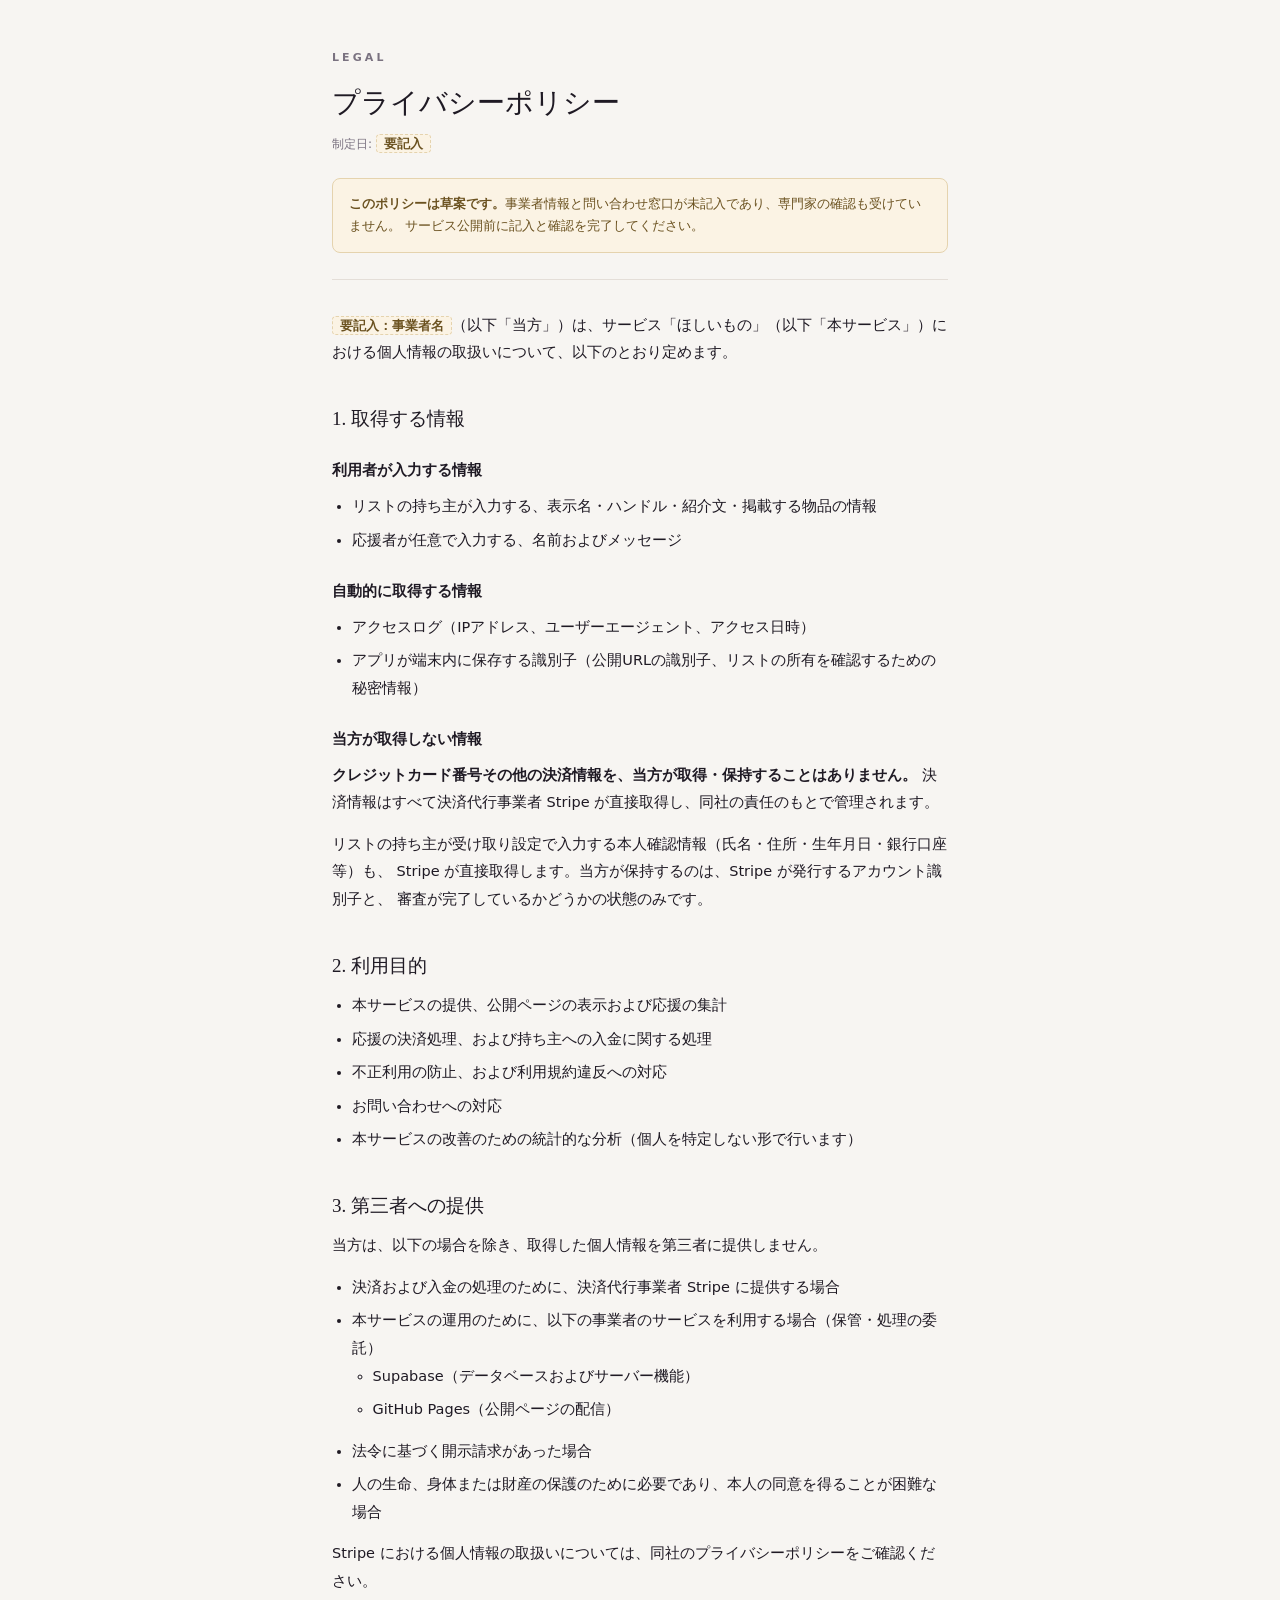
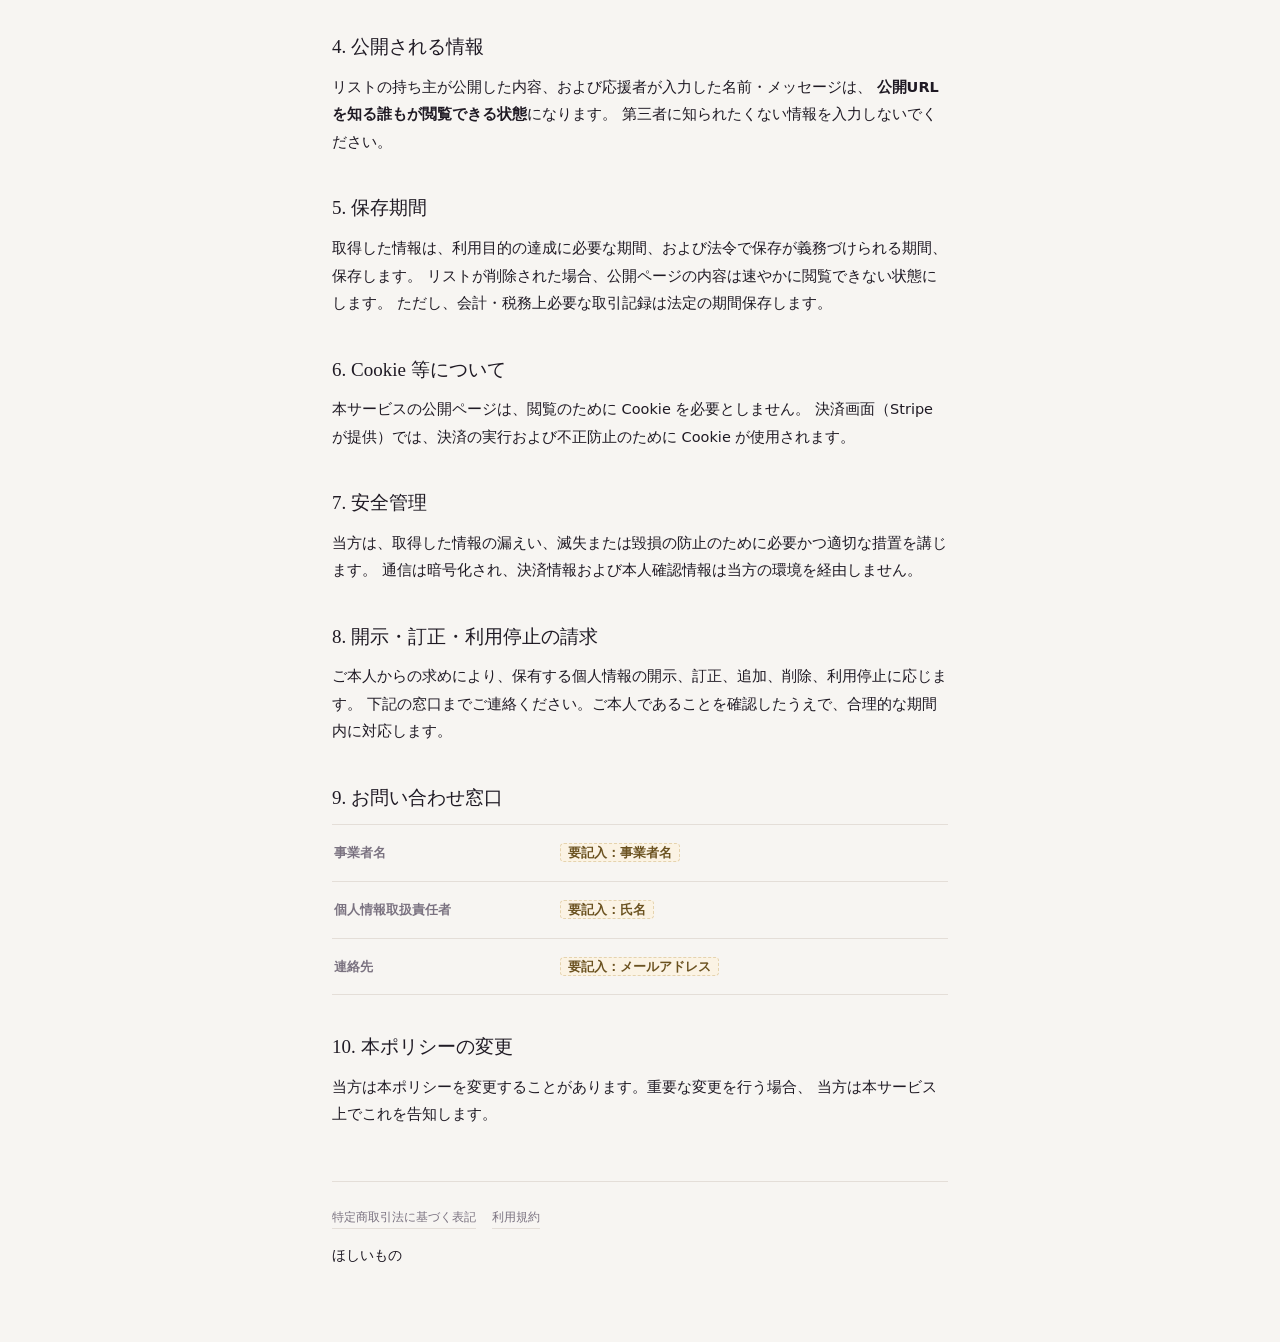
==== privacy.html @ 0635deae "法務ページの骨組みを追加（特商法表記・利用規約・プライバシーポリシー） 事業者情報が未確定のため、該当箇所は「要記入」プレースホルダにしてある。 公開サイトから到達できるので、各ページ冒頭に草案である" ====
<!doctype html>
<html lang="ja">
<head>
<meta charset="utf-8">
<meta name="viewport" content="width=device-width, initial-scale=1">
<title>プライバシーポリシー — ほしいもの</title>
<meta name="robots" content="noindex">
<link rel="stylesheet" href="legal.css">
</head>
<body>
<div class="page">

<header class="doc">
  <div class="eyebrow">LEGAL</div>
  <h1>プライバシーポリシー</h1>
  <div class="updated">制定日: <span class="todo">要記入</span></div>
  <div class="draft">
    <b>このポリシーは草案です。</b>事業者情報と問い合わせ窓口が未記入であり、専門家の確認も受けていません。
    サービス公開前に記入と確認を完了してください。
  </div>
</header>

<p>
  <span class="todo">要記入：事業者名</span>（以下「当方」）は、サービス「ほしいもの」（以下「本サービス」）に
  おける個人情報の取扱いについて、以下のとおり定めます。
</p>

<h2>1. 取得する情報</h2>

<h3>利用者が入力する情報</h3>
<ul>
  <li>リストの持ち主が入力する、表示名・ハンドル・紹介文・掲載する物品の情報</li>
  <li>応援者が任意で入力する、名前およびメッセージ</li>
</ul>

<h3>自動的に取得する情報</h3>
<ul>
  <li>アクセスログ（IPアドレス、ユーザーエージェント、アクセス日時）</li>
  <li>アプリが端末内に保存する識別子（公開URLの識別子、リストの所有を確認するための秘密情報）</li>
</ul>

<h3>当方が取得しない情報</h3>
<p>
  <strong>クレジットカード番号その他の決済情報を、当方が取得・保持することはありません。</strong>
  決済情報はすべて決済代行事業者 Stripe が直接取得し、同社の責任のもとで管理されます。
</p>
<p>
  リストの持ち主が受け取り設定で入力する本人確認情報（氏名・住所・生年月日・銀行口座等）も、
  Stripe が直接取得します。当方が保持するのは、Stripe が発行するアカウント識別子と、
  審査が完了しているかどうかの状態のみです。
</p>

<h2>2. 利用目的</h2>
<ul>
  <li>本サービスの提供、公開ページの表示および応援の集計</li>
  <li>応援の決済処理、および持ち主への入金に関する処理</li>
  <li>不正利用の防止、および利用規約違反への対応</li>
  <li>お問い合わせへの対応</li>
  <li>本サービスの改善のための統計的な分析（個人を特定しない形で行います）</li>
</ul>

<h2>3. 第三者への提供</h2>
<p>
  当方は、以下の場合を除き、取得した個人情報を第三者に提供しません。
</p>
<ul>
  <li>決済および入金の処理のために、決済代行事業者 Stripe に提供する場合</li>
  <li>本サービスの運用のために、以下の事業者のサービスを利用する場合（保管・処理の委託）
    <ul>
      <li>Supabase（データベースおよびサーバー機能）</li>
      <li>GitHub Pages（公開ページの配信）</li>
    </ul>
  </li>
  <li>法令に基づく開示請求があった場合</li>
  <li>人の生命、身体または財産の保護のために必要であり、本人の同意を得ることが困難な場合</li>
</ul>
<p>
  Stripe における個人情報の取扱いについては、同社のプライバシーポリシーをご確認ください。
</p>

<h2>4. 公開される情報</h2>
<p>
  リストの持ち主が公開した内容、および応援者が入力した名前・メッセージは、
  <strong>公開URLを知る誰もが閲覧できる状態</strong>になります。
  第三者に知られたくない情報を入力しないでください。
</p>

<h2>5. 保存期間</h2>
<p>
  取得した情報は、利用目的の達成に必要な期間、および法令で保存が義務づけられる期間、保存します。
  リストが削除された場合、公開ページの内容は速やかに閲覧できない状態にします。
  ただし、会計・税務上必要な取引記録は法定の期間保存します。
</p>

<h2>6. Cookie 等について</h2>
<p>
  本サービスの公開ページは、閲覧のために Cookie を必要としません。
  決済画面（Stripe が提供）では、決済の実行および不正防止のために Cookie が使用されます。
</p>

<h2>7. 安全管理</h2>
<p>
  当方は、取得した情報の漏えい、滅失または毀損の防止のために必要かつ適切な措置を講じます。
  通信は暗号化され、決済情報および本人確認情報は当方の環境を経由しません。
</p>

<h2>8. 開示・訂正・利用停止の請求</h2>
<p>
  ご本人からの求めにより、保有する個人情報の開示、訂正、追加、削除、利用停止に応じます。
  下記の窓口までご連絡ください。ご本人であることを確認したうえで、合理的な期間内に対応します。
</p>

<h2>9. お問い合わせ窓口</h2>
<dl class="spec">
  <div><dt>事業者名</dt><dd><span class="todo">要記入：事業者名</span></dd></div>
  <div><dt>個人情報取扱責任者</dt><dd><span class="todo">要記入：氏名</span></dd></div>
  <div><dt>連絡先</dt><dd><span class="todo">要記入：メールアドレス</span></dd></div>
</dl>

<h2>10. 本ポリシーの変更</h2>
<p>
  当方は本ポリシーを変更することがあります。重要な変更を行う場合、
  当方は本サービス上でこれを告知します。
</p>

<footer class="doc">
  <div class="links">
    <a href="tokushoho.html">特定商取引法に基づく表記</a>
    <a href="terms.html">利用規約</a>
  </div>
  <div class="mark">ほしいもの</div>
</footer>

</div>
</body>
</html>
---- legal.css ----
/* 法務ページ（特商法表記・利用規約・プライバシーポリシー）の共通スタイル。
   index.html の配色・書体に合わせてある。 */
:root{
  --bg:#F7F5F2; --surface:#FFFFFF; --surface-2:#F1ECE7;
  --ink:#1F1A24; --muted:#7A7280; --line:#E4DED8;
  --accent:#1F1A24; --on-accent:#FFFFFF;
  --warn-bg:#FBF3E4; --warn-line:#E5D3AE; --warn-ink:#6B5220;
  --serif:"Hiragino Mincho ProN","Yu Mincho",YuMincho,"Noto Serif JP",Georgia,serif;
  --sans:-apple-system,BlinkMacSystemFont,"Hiragino Kaku Gothic ProN","Hiragino Sans","Yu Gothic",system-ui,sans-serif;
}
@media (prefers-color-scheme:dark){
  :root{
    --bg:#16131A; --surface:#1C1922; --surface-2:#241F2B;
    --ink:#F2EFF4; --muted:#948D9C; --line:#322D3A;
    --accent:#F2EFF4; --on-accent:#16131A;
    --warn-bg:#2A2318; --warn-line:#4A3D23; --warn-ink:#D9BE86;
  }
}
*{box-sizing:border-box}
html,body{margin:0}
body{
  font-family:var(--sans); color:var(--ink); background:var(--bg);
  -webkit-font-smoothing:antialiased; line-height:1.9; font-size:14.5px;
}
.page{max-width:660px; margin:0 auto; padding:0 22px 72px}

.eyebrow{font-size:11px; font-weight:600; letter-spacing:.28em; color:var(--muted)}
header.doc{padding:48px 0 26px; border-bottom:1px solid var(--line); margin-bottom:32px}
header.doc h1{font-family:var(--serif); font-weight:500; font-size:28px; line-height:1.4; margin:14px 0 10px}
header.doc .updated{font-size:12px; color:var(--muted)}

.draft{
  background:var(--warn-bg); border:1px solid var(--warn-line); color:var(--warn-ink);
  border-radius:8px; padding:14px 16px; font-size:12.5px; line-height:1.8; margin:22px 0 0;
}
.draft b{font-weight:700}

h2{font-family:var(--serif); font-weight:500; font-size:19px; margin:38px 0 12px; line-height:1.5}
h3{font-size:14.5px; font-weight:700; margin:24px 0 8px}
p{margin:0 0 14px}
ul,ol{margin:0 0 14px; padding-left:1.4em}
li{margin-bottom:6px}
a{color:var(--ink)}
strong{font-weight:700}

/* 定義リスト形式（特商法表記） */
dl.spec{margin:0; border-top:1px solid var(--line)}
dl.spec>div{display:flex; gap:18px; border-bottom:1px solid var(--line); padding:14px 2px; align-items:baseline}
dl.spec dt{flex:0 0 34%; font-size:12.5px; font-weight:700; color:var(--muted); margin:0}
dl.spec dd{flex:1; margin:0}
@media (max-width:520px){
  dl.spec>div{flex-direction:column; gap:4px}
  dl.spec dt{flex:none}
}

/* 未記入プレースホルダ */
.todo{
  background:var(--warn-bg); border:1px dashed var(--warn-line); color:var(--warn-ink);
  border-radius:4px; padding:1px 7px; font-size:12.5px; font-weight:700; white-space:nowrap;
}

footer.doc{margin-top:52px; padding-top:24px; border-top:1px solid var(--line); color:var(--muted); font-size:12px}
footer.doc .links{display:flex; flex-wrap:wrap; gap:16px; margin-bottom:14px}
footer.doc .links a{color:var(--muted); text-decoration:none; border-bottom:1px solid var(--line)}
footer.doc .links a:hover{color:var(--ink)}
footer.doc .mark{font-family:var(--serif); font-size:14px; color:var(--ink)}
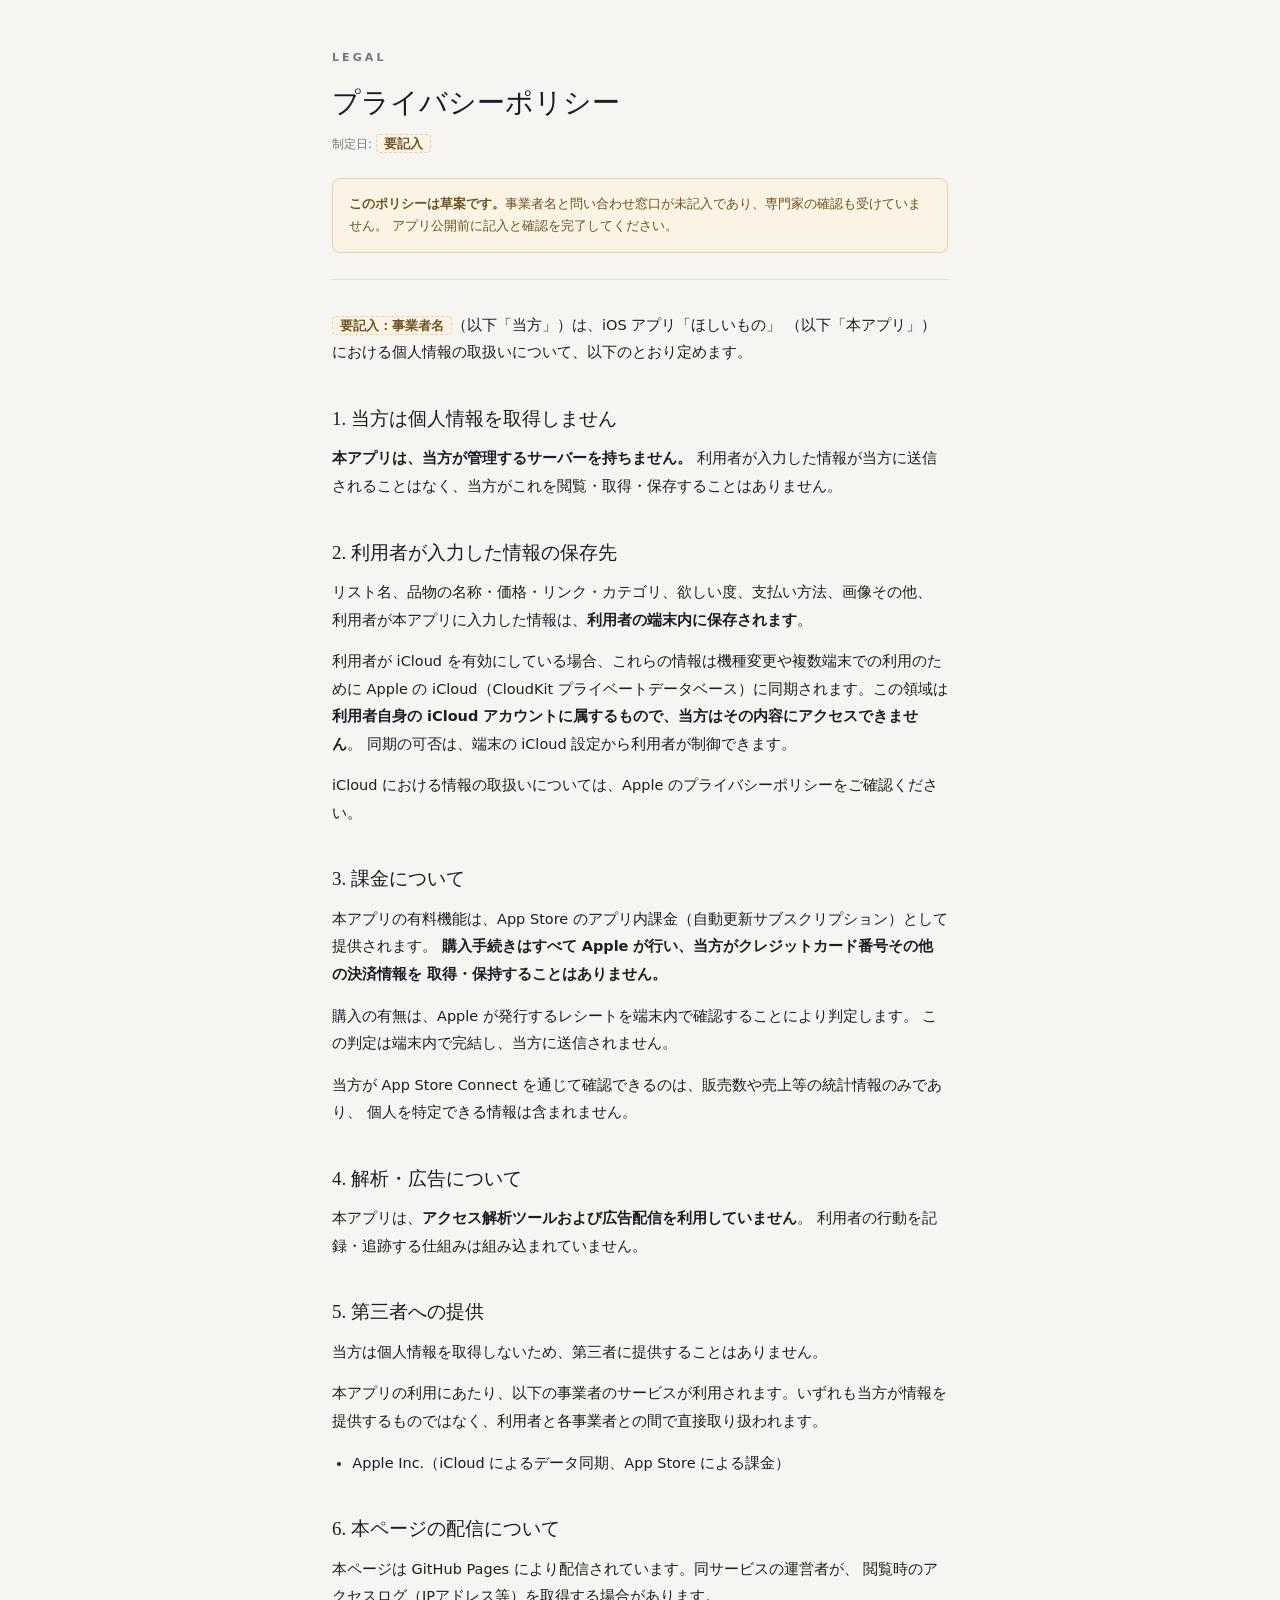
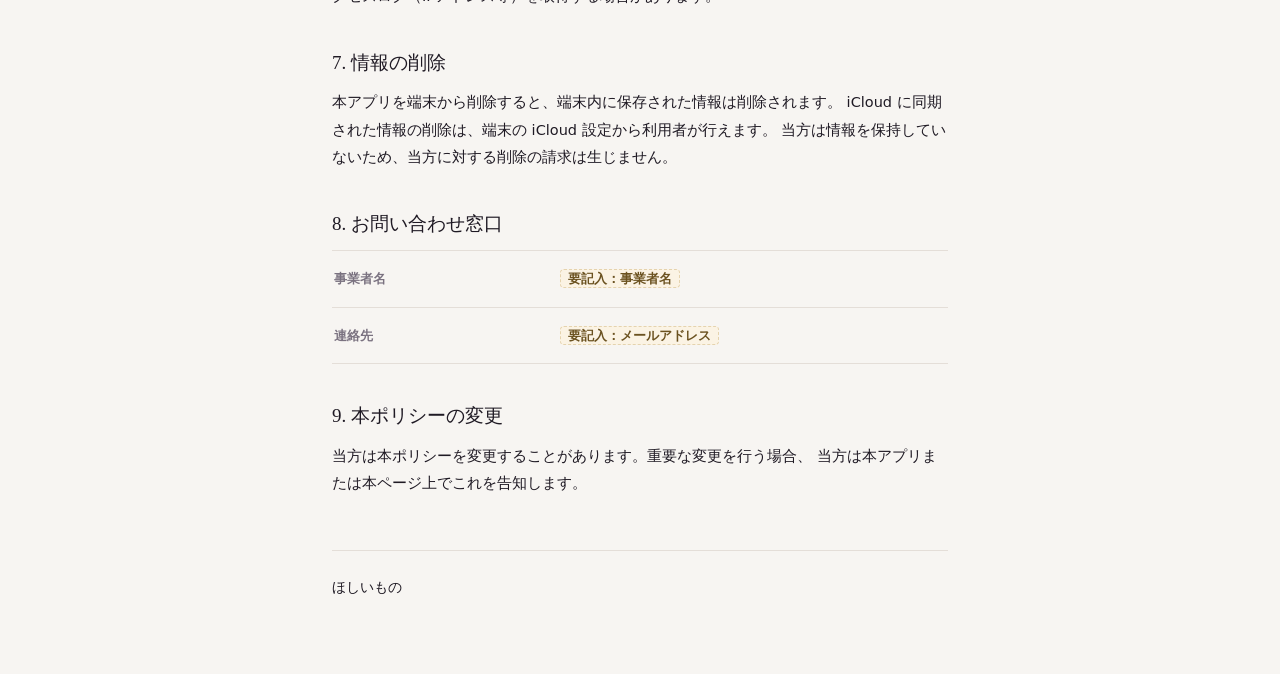
==== commit c2710597: "公開リストと決済関連のページを削除する アプリの設計変更（docs/design-principles.md 2026-08-01 改訂）で 公開リスト・支援・Stripe をすべて廃止したため。  " ====
--- a/privacy.html
+++ b/privacy.html
@@ -15,119 +15,96 @@
   <h1>プライバシーポリシー</h1>
   <div class="updated">制定日: <span class="todo">要記入</span></div>
   <div class="draft">
-    <b>このポリシーは草案です。</b>事業者情報と問い合わせ窓口が未記入であり、専門家の確認も受けていません。
-    サービス公開前に記入と確認を完了してください。
+    <b>このポリシーは草案です。</b>事業者名と問い合わせ窓口が未記入であり、専門家の確認も受けていません。
+    アプリ公開前に記入と確認を完了してください。
   </div>
 </header>
 
 <p>
-  <span class="todo">要記入：事業者名</span>（以下「当方」）は、サービス「ほしいもの」（以下「本サービス」）に
-  おける個人情報の取扱いについて、以下のとおり定めます。
+  <span class="todo">要記入：事業者名</span>（以下「当方」）は、iOS アプリ「ほしいもの」
+  （以下「本アプリ」）における個人情報の取扱いについて、以下のとおり定めます。
 </p>
 
-<h2>1. 取得する情報</h2>
+<h2>1. 当方は個人情報を取得しません</h2>
+<p>
+  <strong>本アプリは、当方が管理するサーバーを持ちません。</strong>
+  利用者が入力した情報が当方に送信されることはなく、当方がこれを閲覧・取得・保存することはありません。
+</p>
 
-<h3>利用者が入力する情報</h3>
+<h2>2. 利用者が入力した情報の保存先</h2>
+<p>
+  リスト名、品物の名称・価格・リンク・カテゴリ、欲しい度、支払い方法、画像その他、
+  利用者が本アプリに入力した情報は、<strong>利用者の端末内に保存されます</strong>。
+</p>
+<p>
+  利用者が iCloud を有効にしている場合、これらの情報は機種変更や複数端末での利用のために
+  Apple の iCloud（CloudKit プライベートデータベース）に同期されます。この領域は
+  <strong>利用者自身の iCloud アカウントに属するもので、当方はその内容にアクセスできません</strong>。
+  同期の可否は、端末の iCloud 設定から利用者が制御できます。
+</p>
+<p>
+  iCloud における情報の取扱いについては、Apple のプライバシーポリシーをご確認ください。
+</p>
+
+<h2>3. 課金について</h2>
+<p>
+  本アプリの有料機能は、App Store のアプリ内課金（自動更新サブスクリプション）として提供されます。
+  <strong>購入手続きはすべて Apple が行い、当方がクレジットカード番号その他の決済情報を
+  取得・保持することはありません。</strong>
+</p>
+<p>
+  購入の有無は、Apple が発行するレシートを端末内で確認することにより判定します。
+  この判定は端末内で完結し、当方に送信されません。
+</p>
+<p>
+  当方が App Store Connect を通じて確認できるのは、販売数や売上等の統計情報のみであり、
+  個人を特定できる情報は含まれません。
+</p>
+
+<h2>4. 解析・広告について</h2>
+<p>
+  本アプリは、<strong>アクセス解析ツールおよび広告配信を利用していません</strong>。
+  利用者の行動を記録・追跡する仕組みは組み込まれていません。
+</p>
+
+<h2>5. 第三者への提供</h2>
+<p>
+  当方は個人情報を取得しないため、第三者に提供することはありません。
+</p>
+<p>
+  本アプリの利用にあたり、以下の事業者のサービスが利用されます。いずれも当方が情報を
+  提供するものではなく、利用者と各事業者との間で直接取り扱われます。
+</p>
 <ul>
-  <li>リストの持ち主が入力する、表示名・ハンドル・紹介文・掲載する物品の情報</li>
-  <li>応援者が任意で入力する、名前およびメッセージ</li>
+  <li>Apple Inc.（iCloud によるデータ同期、App Store による課金）</li>
 </ul>
 
-<h3>自動的に取得する情報</h3>
-<ul>
-  <li>アクセスログ（IPアドレス、ユーザーエージェント、アクセス日時）</li>
-  <li>アプリが端末内に保存する識別子（公開URLの識別子、リストの所有を確認するための秘密情報）</li>
-</ul>
-
-<h3>当方が取得しない情報</h3>
+<h2>6. 本ページの配信について</h2>
 <p>
-  <strong>クレジットカード番号その他の決済情報を、当方が取得・保持することはありません。</strong>
-  決済情報はすべて決済代行事業者 Stripe が直接取得し、同社の責任のもとで管理されます。
-</p>
-<p>
-  リストの持ち主が受け取り設定で入力する本人確認情報（氏名・住所・生年月日・銀行口座等）も、
-  Stripe が直接取得します。当方が保持するのは、Stripe が発行するアカウント識別子と、
-  審査が完了しているかどうかの状態のみです。
+  本ページは GitHub Pages により配信されています。同サービスの運営者が、
+  閲覧時のアクセスログ（IPアドレス等）を取得する場合があります。
 </p>
 
-<h2>2. 利用目的</h2>
-<ul>
-  <li>本サービスの提供、公開ページの表示および応援の集計</li>
-  <li>応援の決済処理、および持ち主への入金に関する処理</li>
-  <li>不正利用の防止、および利用規約違反への対応</li>
-  <li>お問い合わせへの対応</li>
-  <li>本サービスの改善のための統計的な分析（個人を特定しない形で行います）</li>
-</ul>
-
-<h2>3. 第三者への提供</h2>
+<h2>7. 情報の削除</h2>
 <p>
-  当方は、以下の場合を除き、取得した個人情報を第三者に提供しません。
-</p>
-<ul>
-  <li>決済および入金の処理のために、決済代行事業者 Stripe に提供する場合</li>
-  <li>本サービスの運用のために、以下の事業者のサービスを利用する場合（保管・処理の委託）
-    <ul>
-      <li>Supabase（データベースおよびサーバー機能）</li>
-      <li>GitHub Pages（公開ページの配信）</li>
-    </ul>
-  </li>
-  <li>法令に基づく開示請求があった場合</li>
-  <li>人の生命、身体または財産の保護のために必要であり、本人の同意を得ることが困難な場合</li>
-</ul>
-<p>
-  Stripe における個人情報の取扱いについては、同社のプライバシーポリシーをご確認ください。
+  本アプリを端末から削除すると、端末内に保存された情報は削除されます。
+  iCloud に同期された情報の削除は、端末の iCloud 設定から利用者が行えます。
+  当方は情報を保持していないため、当方に対する削除の請求は生じません。
 </p>
 
-<h2>4. 公開される情報</h2>
-<p>
-  リストの持ち主が公開した内容、および応援者が入力した名前・メッセージは、
-  <strong>公開URLを知る誰もが閲覧できる状態</strong>になります。
-  第三者に知られたくない情報を入力しないでください。
-</p>
-
-<h2>5. 保存期間</h2>
-<p>
-  取得した情報は、利用目的の達成に必要な期間、および法令で保存が義務づけられる期間、保存します。
-  リストが削除された場合、公開ページの内容は速やかに閲覧できない状態にします。
-  ただし、会計・税務上必要な取引記録は法定の期間保存します。
-</p>
-
-<h2>6. Cookie 等について</h2>
-<p>
-  本サービスの公開ページは、閲覧のために Cookie を必要としません。
-  決済画面（Stripe が提供）では、決済の実行および不正防止のために Cookie が使用されます。
-</p>
-
-<h2>7. 安全管理</h2>
-<p>
-  当方は、取得した情報の漏えい、滅失または毀損の防止のために必要かつ適切な措置を講じます。
-  通信は暗号化され、決済情報および本人確認情報は当方の環境を経由しません。
-</p>
-
-<h2>8. 開示・訂正・利用停止の請求</h2>
-<p>
-  ご本人からの求めにより、保有する個人情報の開示、訂正、追加、削除、利用停止に応じます。
-  下記の窓口までご連絡ください。ご本人であることを確認したうえで、合理的な期間内に対応します。
-</p>
-
-<h2>9. お問い合わせ窓口</h2>
+<h2>8. お問い合わせ窓口</h2>
 <dl class="spec">
   <div><dt>事業者名</dt><dd><span class="todo">要記入：事業者名</span></dd></div>
-  <div><dt>個人情報取扱責任者</dt><dd><span class="todo">要記入：氏名</span></dd></div>
   <div><dt>連絡先</dt><dd><span class="todo">要記入：メールアドレス</span></dd></div>
 </dl>
 
-<h2>10. 本ポリシーの変更</h2>
+<h2>9. 本ポリシーの変更</h2>
 <p>
   当方は本ポリシーを変更することがあります。重要な変更を行う場合、
-  当方は本サービス上でこれを告知します。
+  当方は本アプリまたは本ページ上でこれを告知します。
 </p>
 
 <footer class="doc">
-  <div class="links">
-    <a href="tokushoho.html">特定商取引法に基づく表記</a>
-    <a href="terms.html">利用規約</a>
-  </div>
   <div class="mark">ほしいもの</div>
 </footer>
 
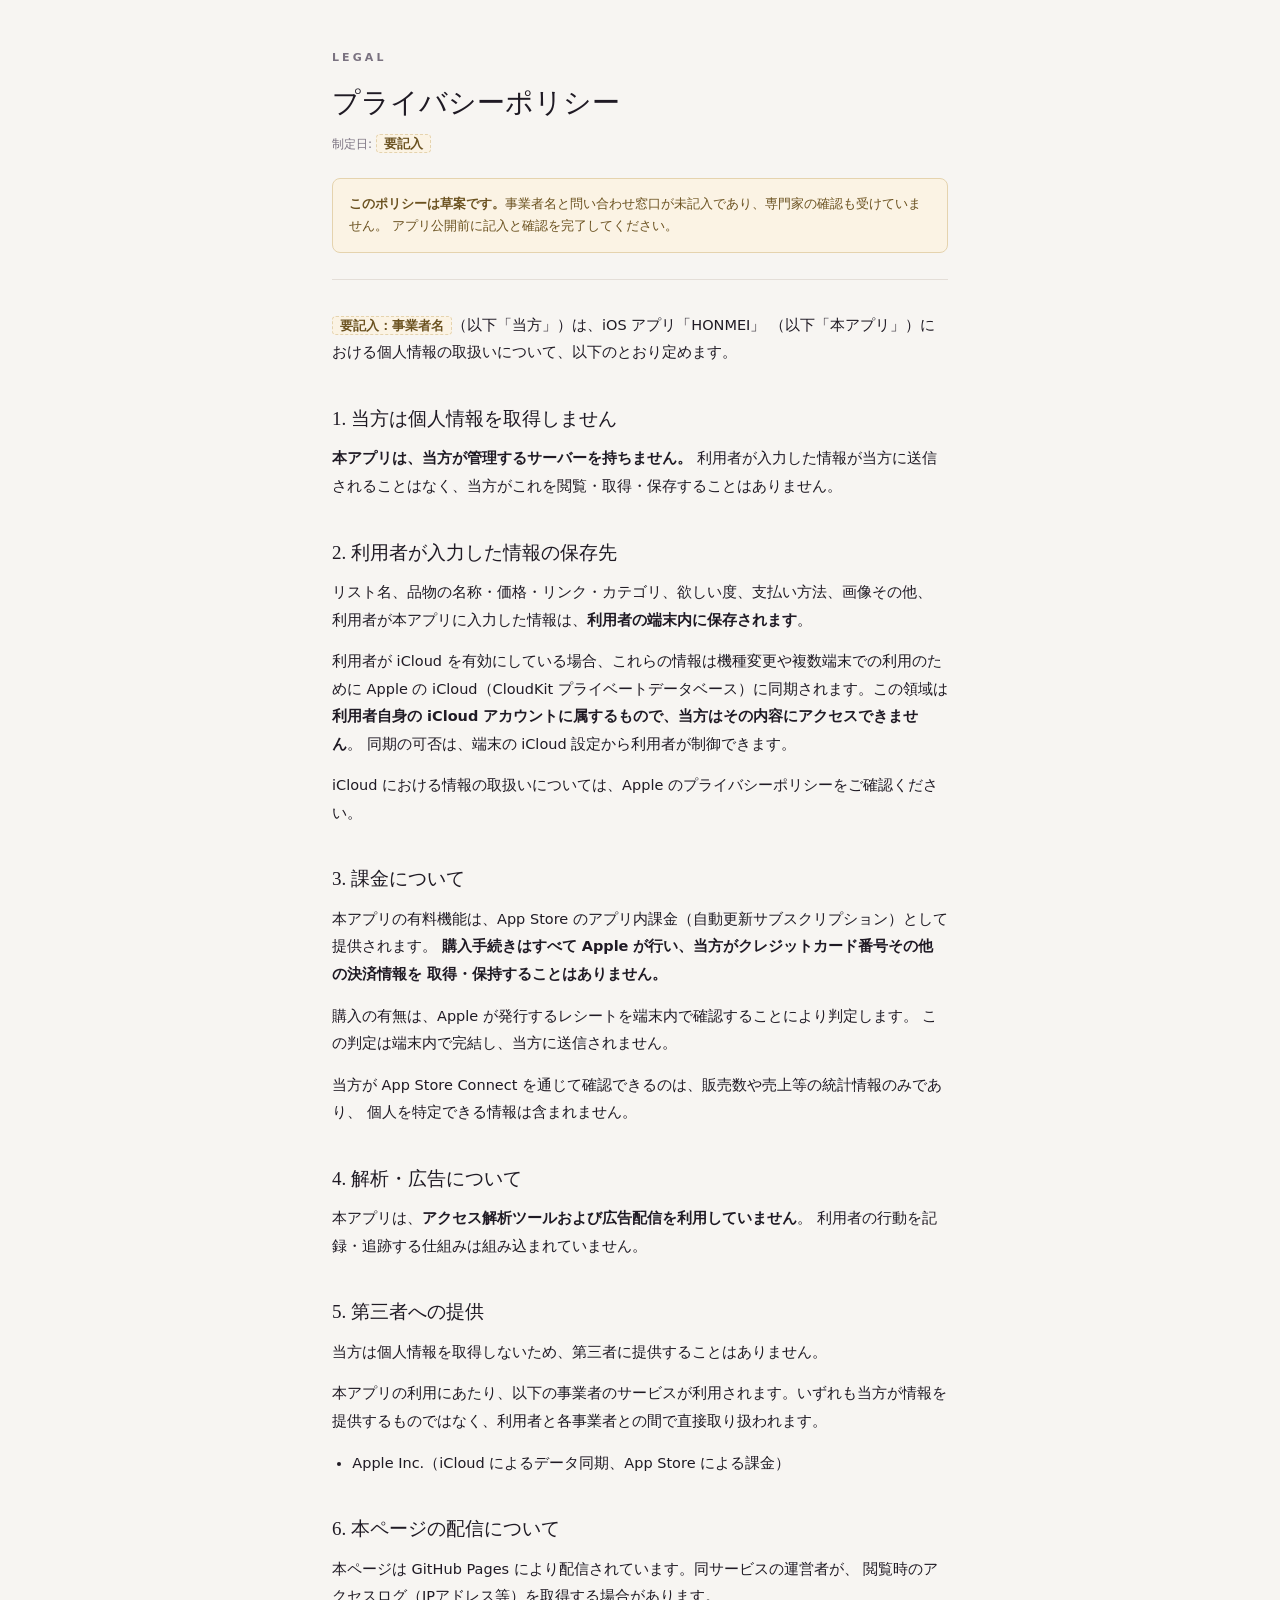
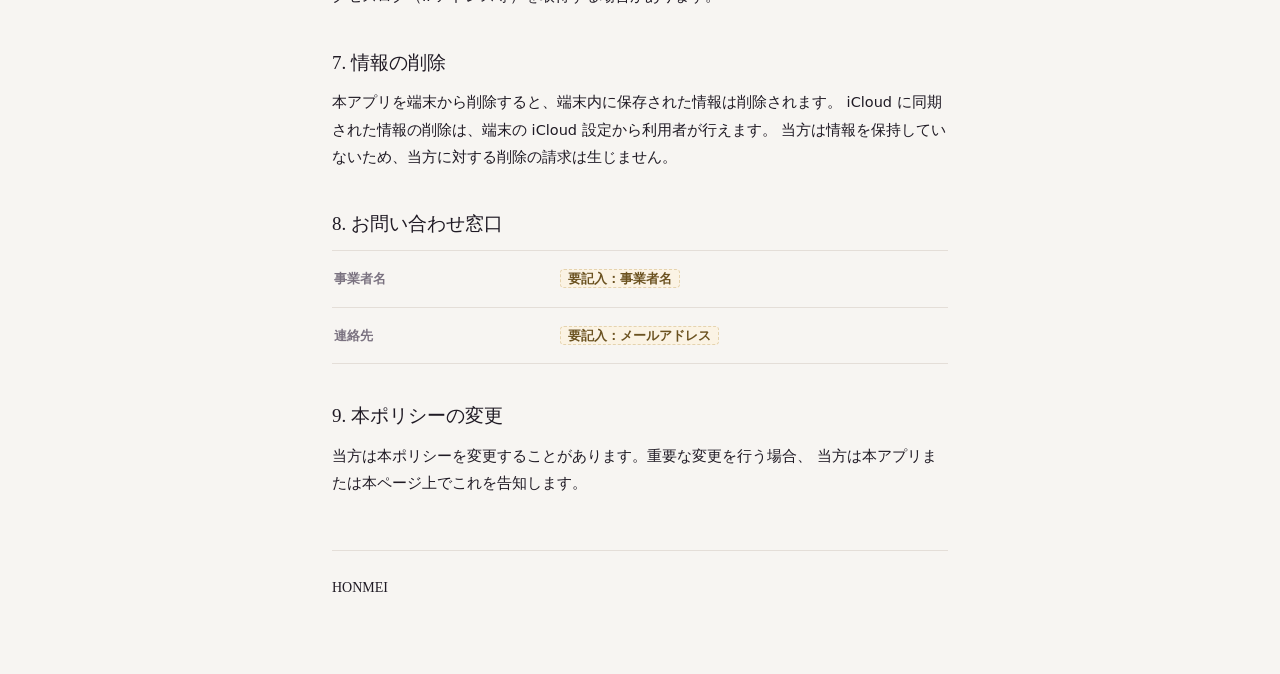
==== commit bf3d1d97: "アプリ名を HONMEI に更新する Co-Authored-By: Claude Opus 5 <noreply@anthropic.com>" ====
--- a/privacy.html
+++ b/privacy.html
@@ -3,7 +3,7 @@
 <head>
 <meta charset="utf-8">
 <meta name="viewport" content="width=device-width, initial-scale=1">
-<title>プライバシーポリシー — ほしいもの</title>
+<title>プライバシーポリシー — HONMEI</title>
 <meta name="robots" content="noindex">
 <link rel="stylesheet" href="legal.css">
 </head>
@@ -21,7 +21,7 @@
 </header>
 
 <p>
-  <span class="todo">要記入：事業者名</span>（以下「当方」）は、iOS アプリ「ほしいもの」
+  <span class="todo">要記入：事業者名</span>（以下「当方」）は、iOS アプリ「HONMEI」
   （以下「本アプリ」）における個人情報の取扱いについて、以下のとおり定めます。
 </p>
 
@@ -105,7 +105,7 @@
 </p>
 
 <footer class="doc">
-  <div class="mark">ほしいもの</div>
+  <div class="mark">HONMEI</div>
 </footer>
 
 </div>
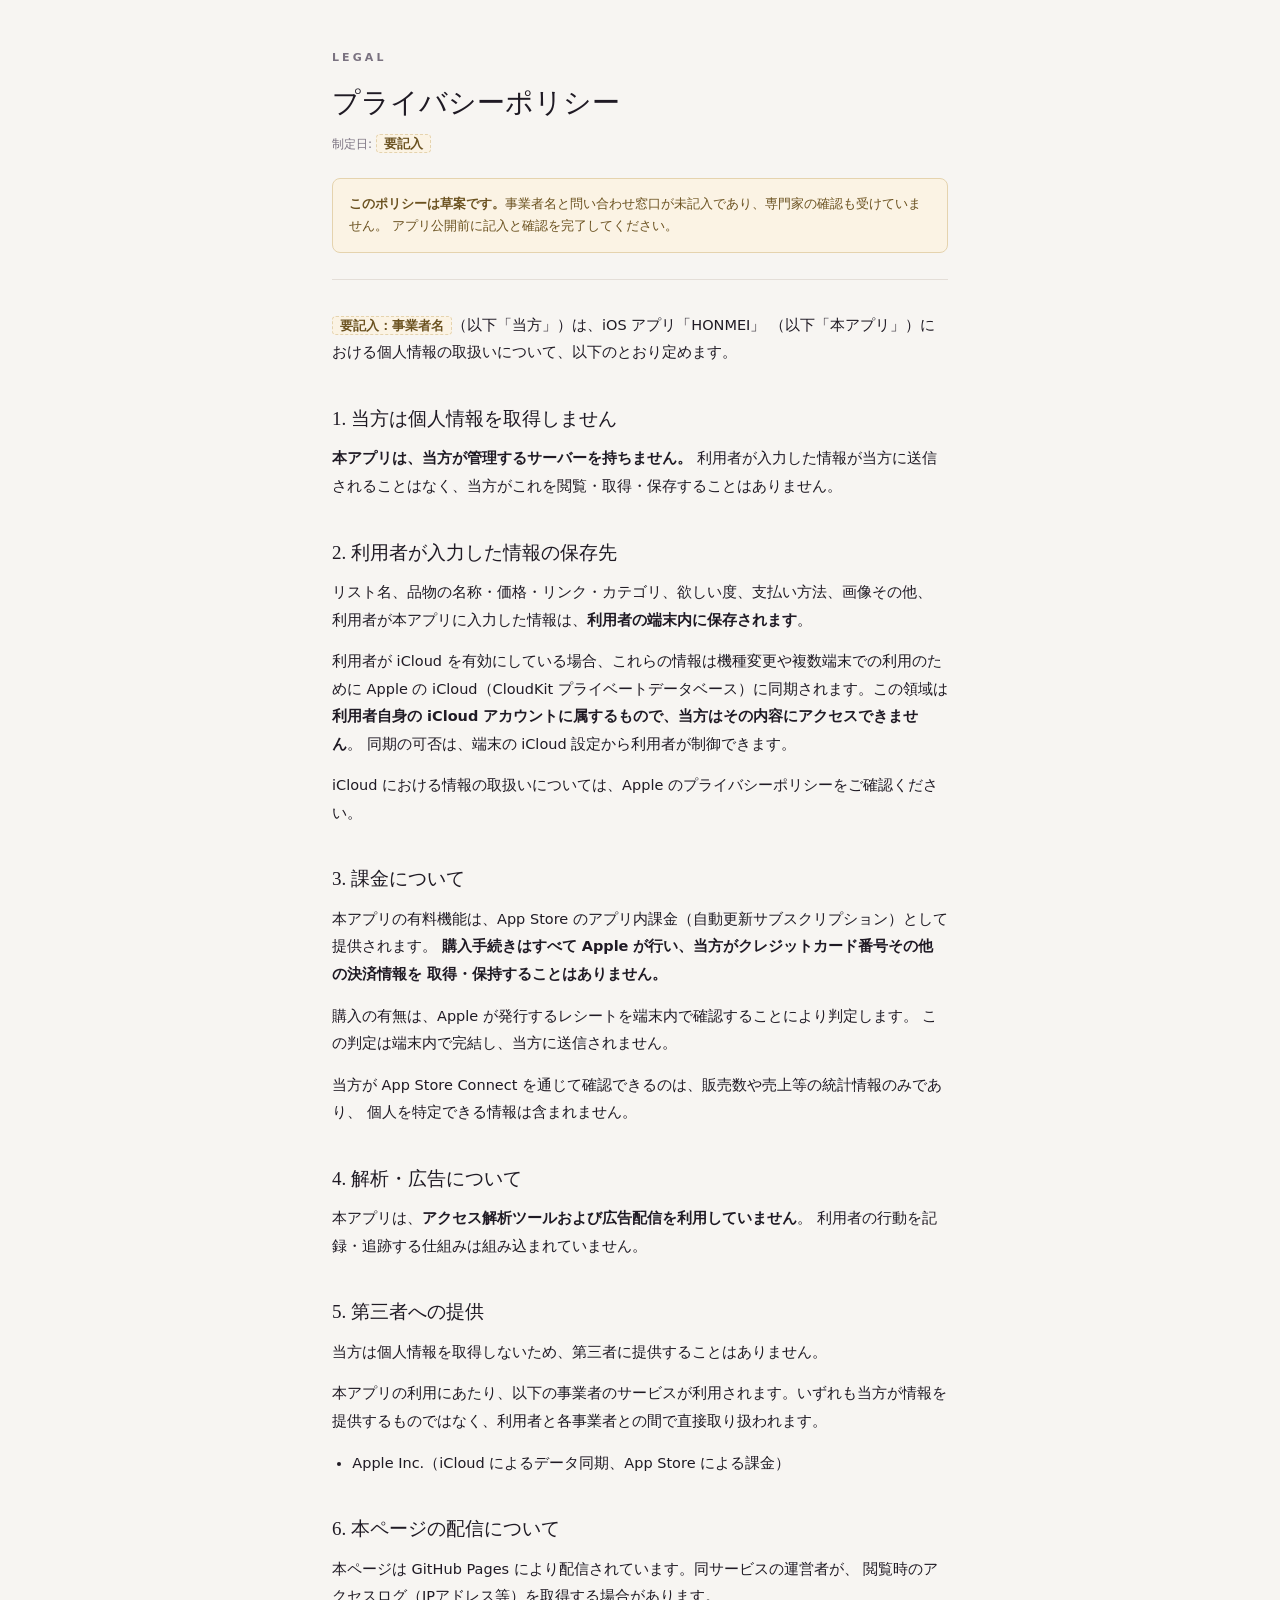
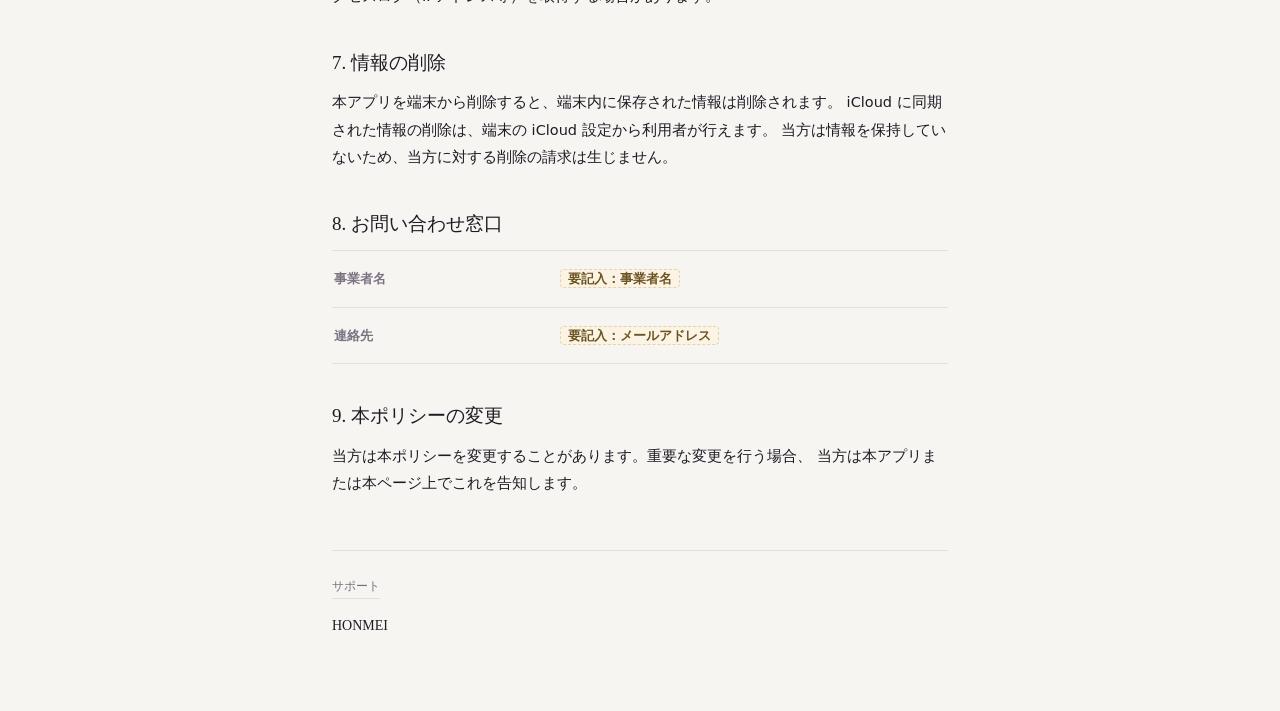
==== commit 6608cc50: "サポートページを追加する App Store の製品ページにはサポートURLが必須。プライバシーポリシーと 同じ場所に置く。問い合わせ先とよくある質問（データの保存先、機種変更、 見直しの仕組み、有料" ====
--- a/privacy.html
+++ b/privacy.html
@@ -105,6 +105,9 @@
 </p>
 
 <footer class="doc">
+  <div class="links">
+    <a href="support.html">サポート</a>
+  </div>
   <div class="mark">HONMEI</div>
 </footer>
 
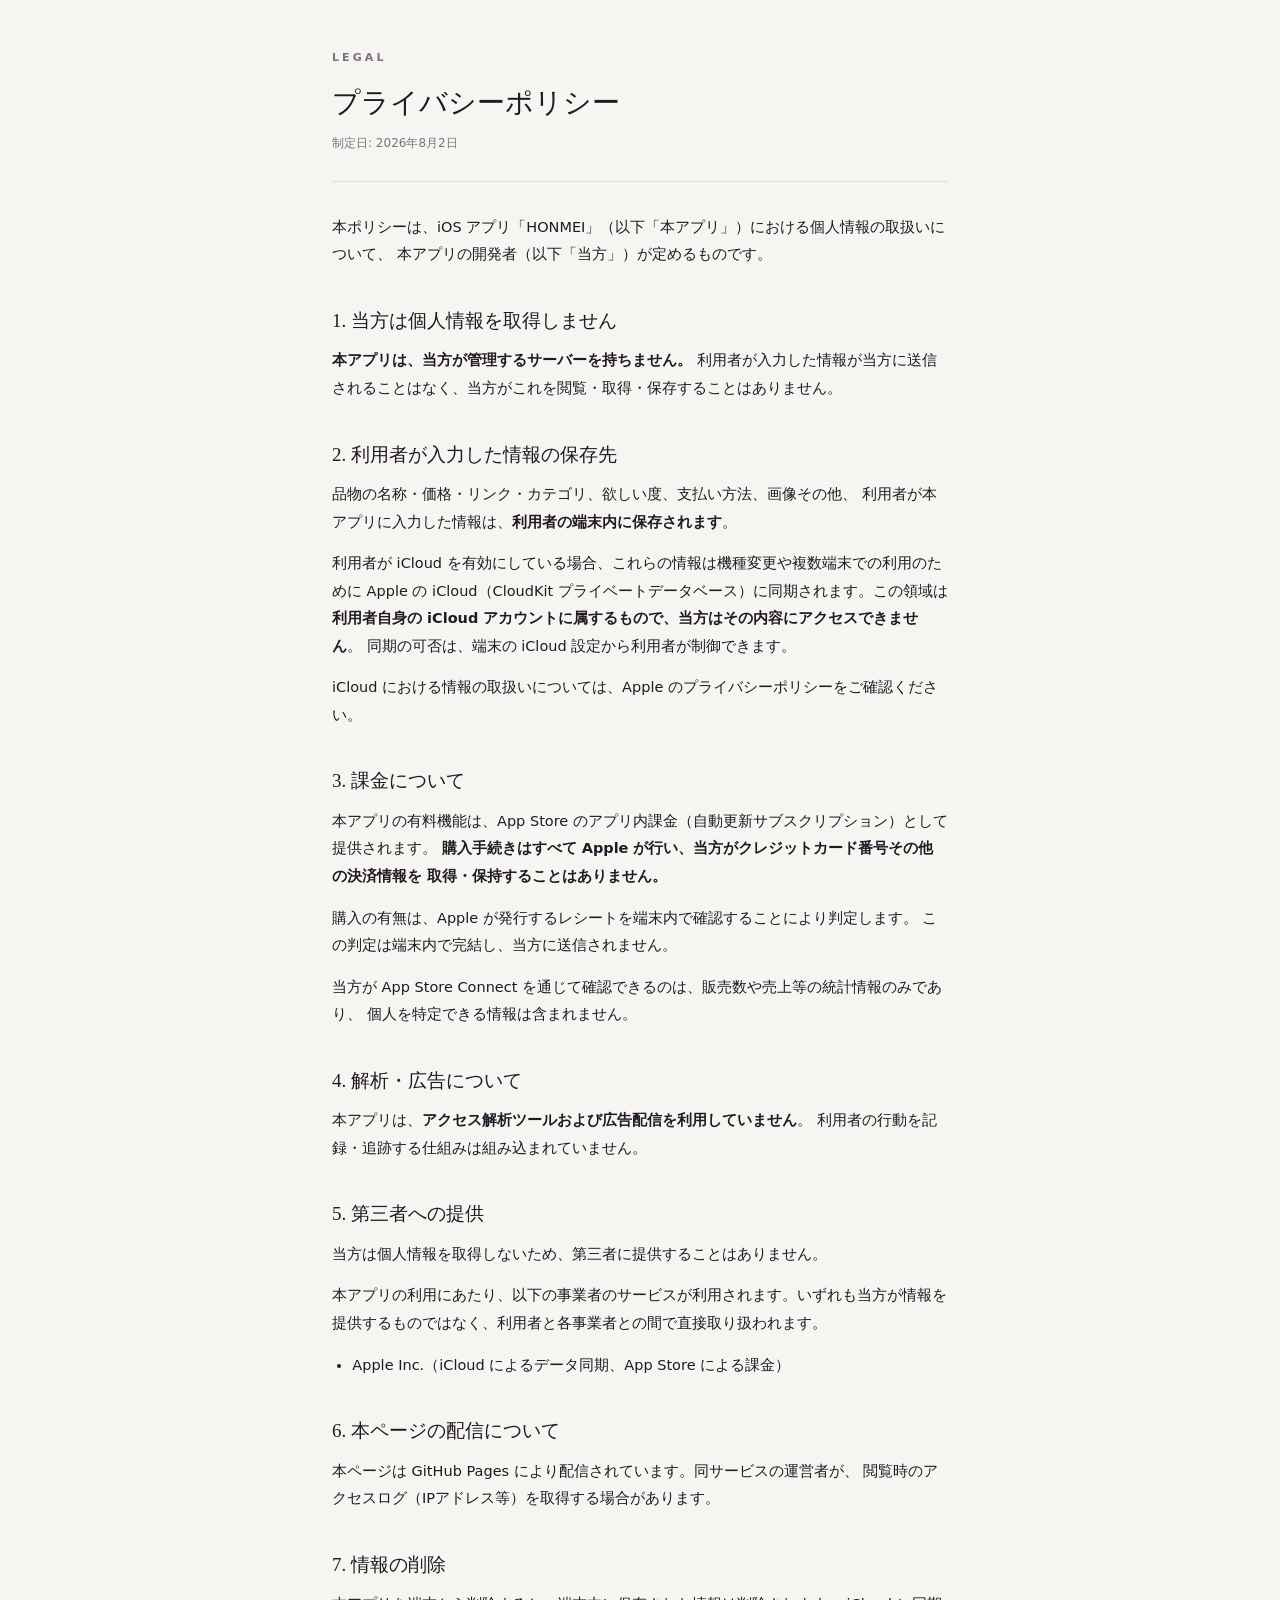
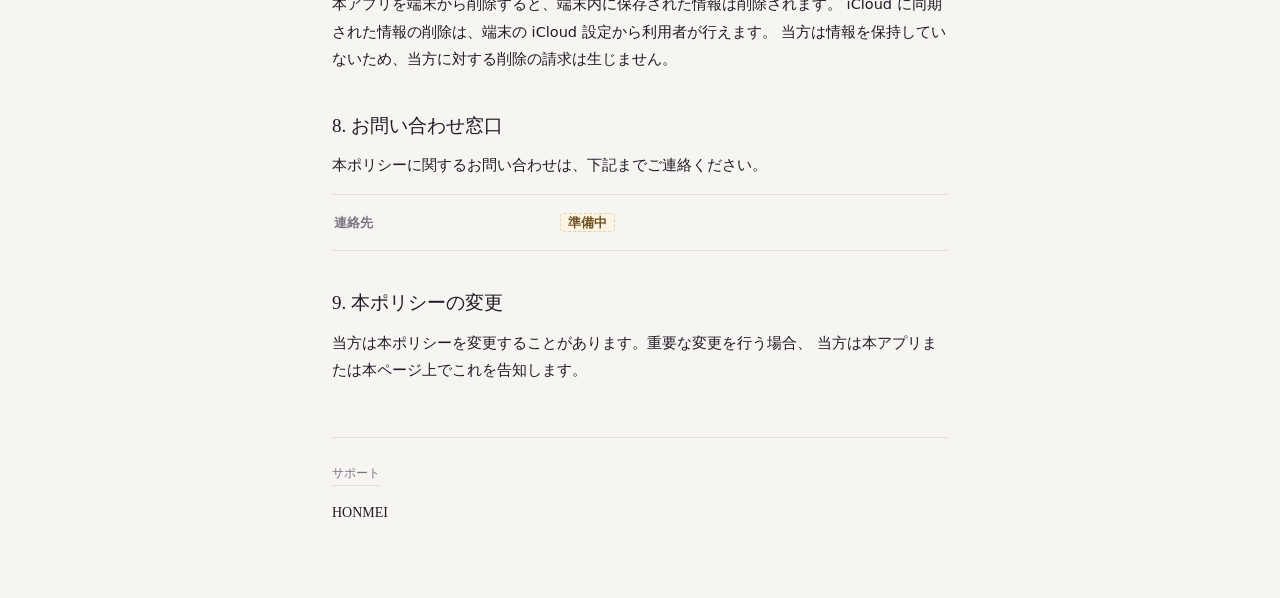
==== commit d17e0866: "草案の断り書きを外し、noindex を揃える 制定日を記入し、事業者名の欄を削った。当方はサーバーを持たず個人情報を 取得しないため、「誰が取得しているか」を名乗る対象が存在しない。 連絡先は専用の" ====
--- a/privacy.html
+++ b/privacy.html
@@ -13,16 +13,12 @@
 <header class="doc">
   <div class="eyebrow">LEGAL</div>
   <h1>プライバシーポリシー</h1>
-  <div class="updated">制定日: <span class="todo">要記入</span></div>
-  <div class="draft">
-    <b>このポリシーは草案です。</b>事業者名と問い合わせ窓口が未記入であり、専門家の確認も受けていません。
-    アプリ公開前に記入と確認を完了してください。
-  </div>
+  <div class="updated">制定日: 2026年8月2日</div>
 </header>
 
 <p>
-  <span class="todo">要記入：事業者名</span>（以下「当方」）は、iOS アプリ「HONMEI」
-  （以下「本アプリ」）における個人情報の取扱いについて、以下のとおり定めます。
+  本ポリシーは、iOS アプリ「HONMEI」（以下「本アプリ」）における個人情報の取扱いについて、
+  本アプリの開発者（以下「当方」）が定めるものです。
 </p>
 
 <h2>1. 当方は個人情報を取得しません</h2>
@@ -33,7 +29,7 @@
 
 <h2>2. 利用者が入力した情報の保存先</h2>
 <p>
-  リスト名、品物の名称・価格・リンク・カテゴリ、欲しい度、支払い方法、画像その他、
+  品物の名称・価格・リンク・カテゴリ、欲しい度、支払い方法、画像その他、
   利用者が本アプリに入力した情報は、<strong>利用者の端末内に保存されます</strong>。
 </p>
 <p>
@@ -93,9 +89,11 @@
 </p>
 
 <h2>8. お問い合わせ窓口</h2>
+<p>
+  本ポリシーに関するお問い合わせは、下記までご連絡ください。
+</p>
 <dl class="spec">
-  <div><dt>事業者名</dt><dd><span class="todo">要記入：事業者名</span></dd></div>
-  <div><dt>連絡先</dt><dd><span class="todo">要記入：メールアドレス</span></dd></div>
+  <div><dt>連絡先</dt><dd><span class="todo">準備中</span></dd></div>
 </dl>
 
 <h2>9. 本ポリシーの変更</h2>
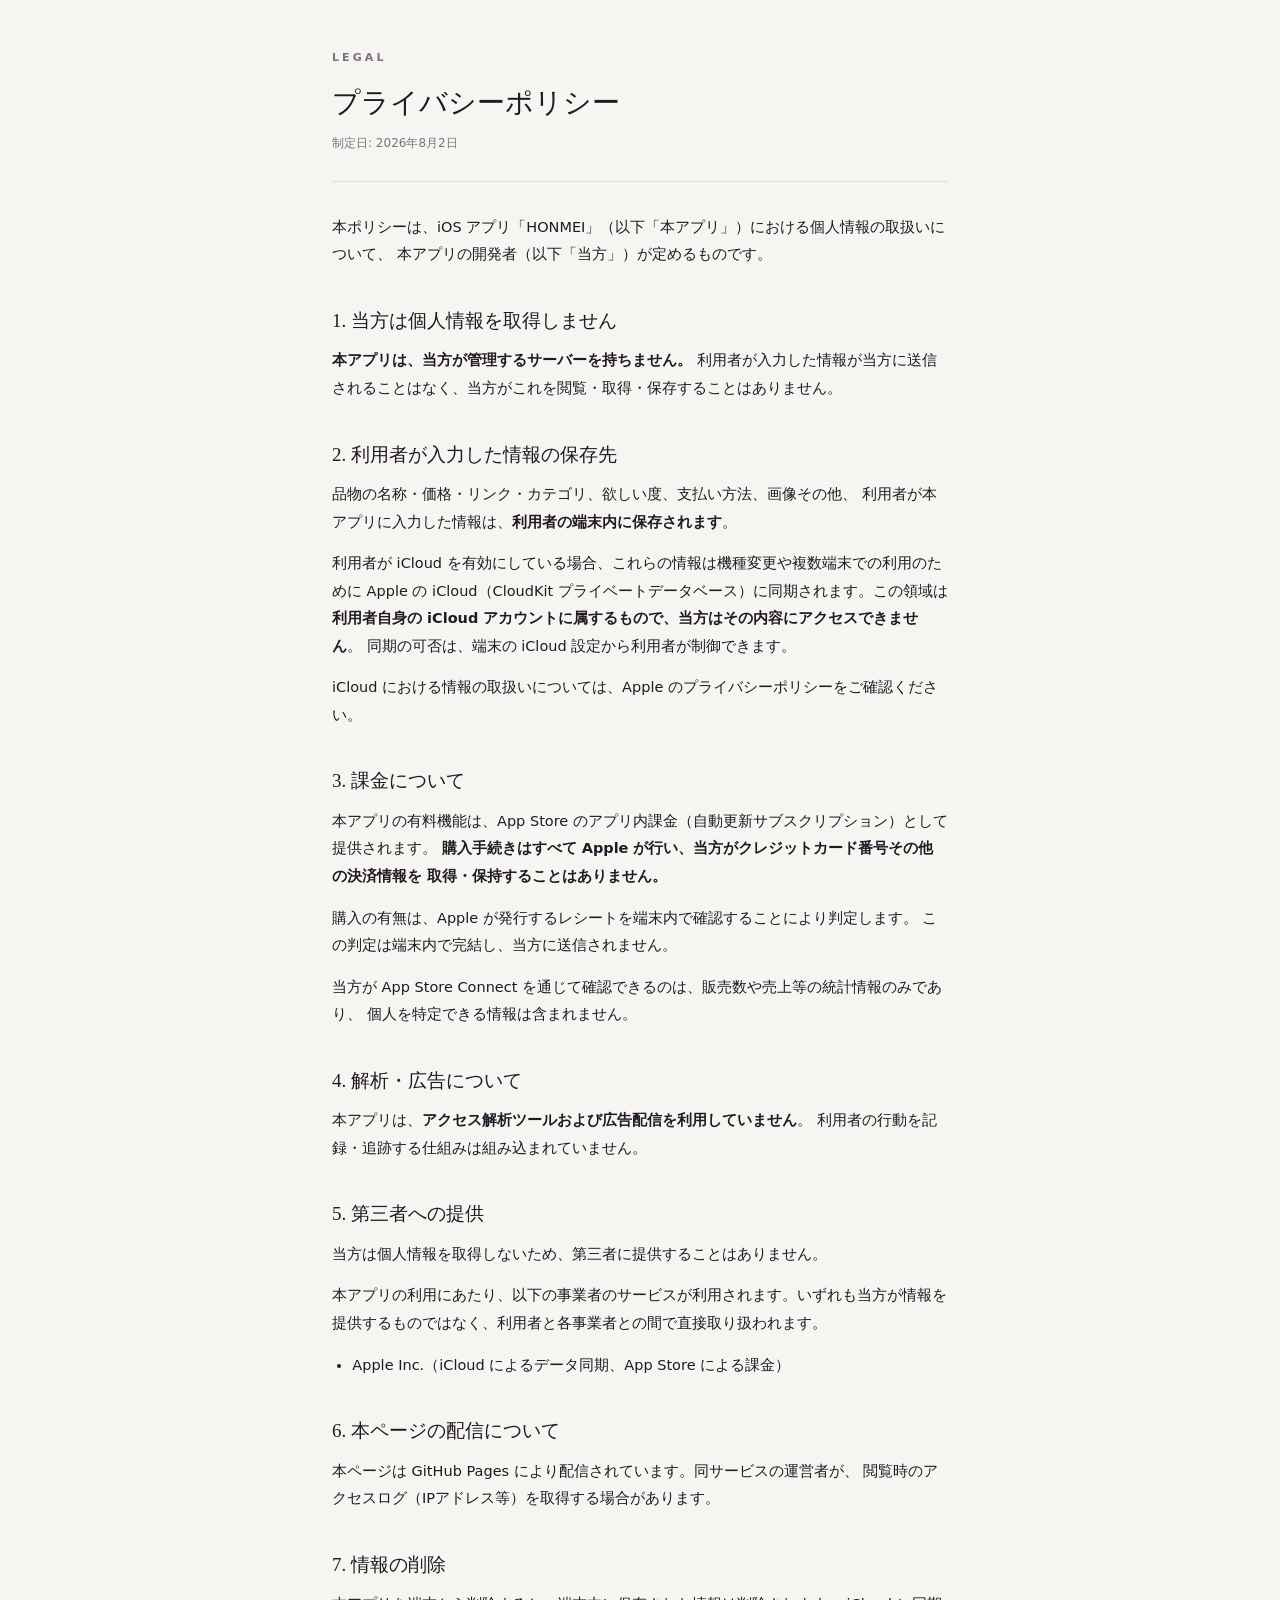
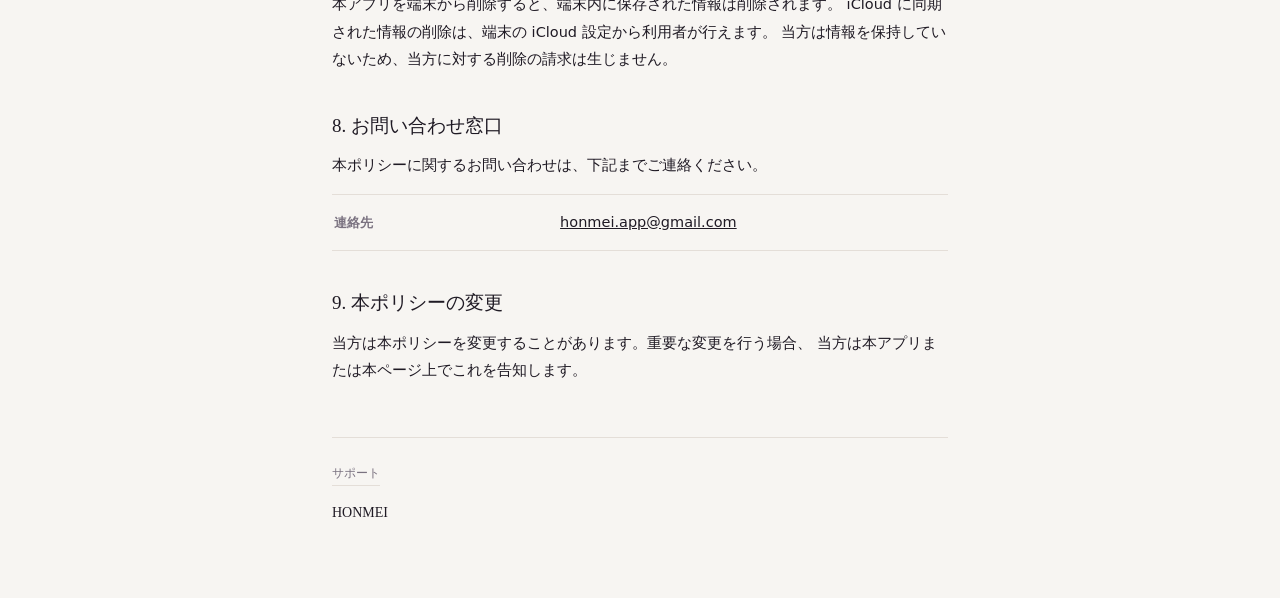
==== commit 19a4abf9: "サポート用の連絡先を記入する Co-Authored-By: Claude Opus 5 <noreply@anthropic.com>" ====
--- a/privacy.html
+++ b/privacy.html
@@ -93,7 +93,7 @@
   本ポリシーに関するお問い合わせは、下記までご連絡ください。
 </p>
 <dl class="spec">
-  <div><dt>連絡先</dt><dd><span class="todo">準備中</span></dd></div>
+  <div><dt>連絡先</dt><dd><a href="mailto:honmei.app@gmail.com">honmei.app@gmail.com</a></dd></div>
 </dl>
 
 <h2>9. 本ポリシーの変更</h2>
